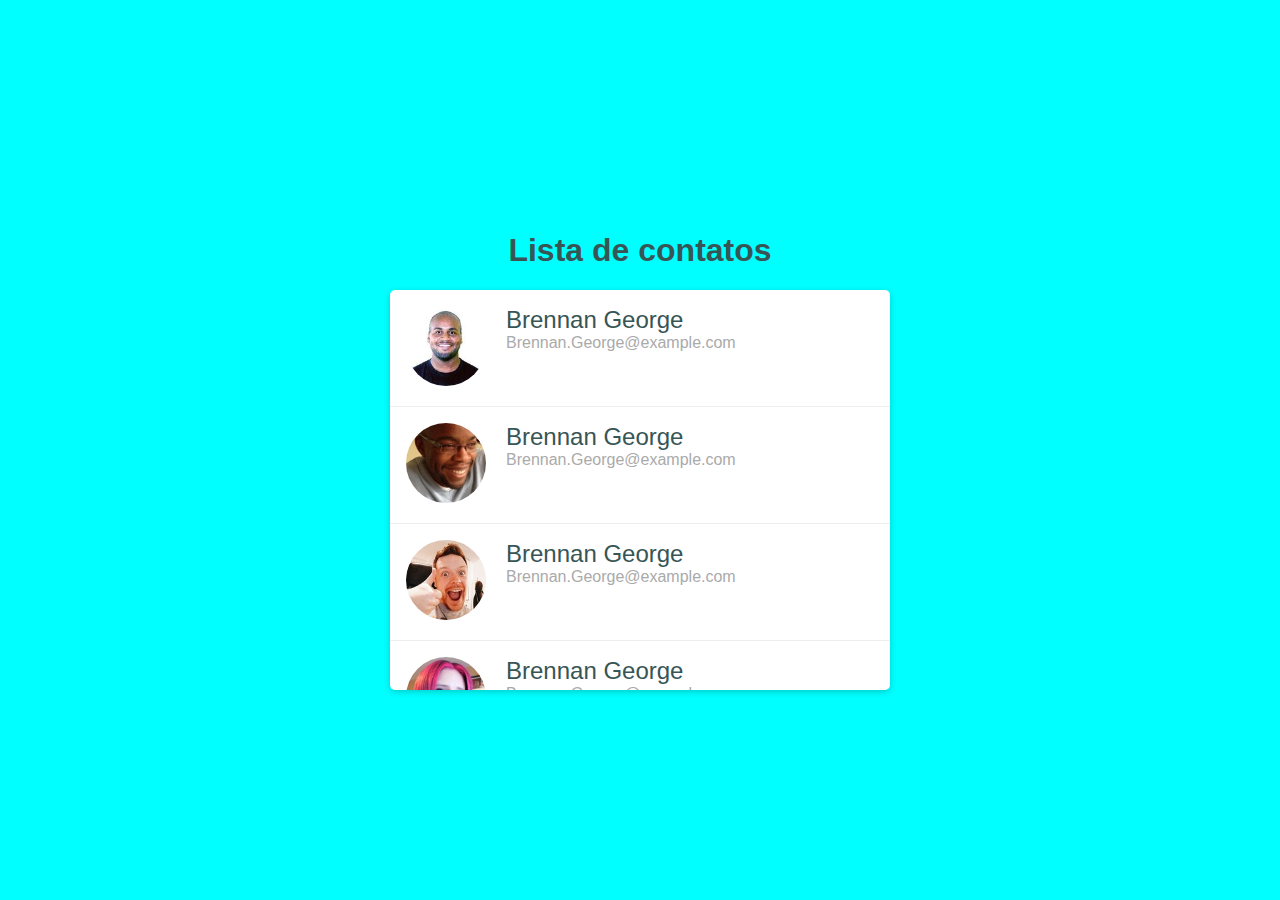
==== projeto2/index.html @ 98a71d69 "aula dia 30/10" ====
<!DOCTYPE html>
<html lang="en">

    <head>
        <meta charset="UTF-8">
        <meta http-equiv="X-UA-Compatible" content="IE=edge">
        <meta name="viewport" content="width=device-width, initial-scale=1.0">
        <title>Document</title>
        <link rel="stylesheet" href="estilo.css">
    </head>

    <body>
        <h1 class="main-title">Lista de contatos</h1>
        <div class="list-wrapper">
            <ul class="list">
                <li class="list-item">
                    <div class="list-item__imagem">
                        <img src="imagens/1.jpg" alt="Brennan George">
                    </div>
                    <div class="list-item__content">
                        <p class="list-item__name"> Brennan George</p>
                        <p class="list-item__email"> Brennan.George@example.com</p>

                    </div>
                    <div class="list-item__actions">
                        <a href="#"><img src="imagens/delete.png" alt="delete"></a>
                        <a href="#"><img src="imagens/edit.png" alt="edit"></a>
                    </div>
                </li>
                <li class="list-item">
                    <div class="list-item__imagem">
                        <img src="imagens/2.jpg" alt="Brennan George">
                    </div>
                    <div class="list-item__content">
                        <p class="list-item__name"> Brennan George</p>
                        <p class="list-item__email"> Brennan.George@example.com</p>

                    </div>
                    <div class="list-item__actions">
                        <a href="#"><img src="imagens/delete.png" alt="delete"></a>
                        <a href="#"><img src="imagens/edit.png" alt="edit"></a>
                    </div>
                </li>
                <li class="list-item">
                    <div class="list-item__imagem">
                        <img src="imagens/3.jpg" alt="Brennan George">
                    </div>
                    <div class="list-item__content">
                        <p class="list-item__name"> Brennan George</p>
                        <p class="list-item__email"> Brennan.George@example.com</p>

                    </div>
                    <div class="list-item__actions">
                        <a href="#"><img src="imagens/delete.png" alt="delete"></a>
                        <a href="#"><img src="imagens/edit.png" alt="edit"></a>
                    </div>
                </li>
                <li class="list-item">
                    <div class="list-item__imagem">
                        <img src="imagens/4.jpg" alt="Brennan George">
                    </div>
                    <div class="list-item__content">
                        <p class="list-item__name"> Brennan George</p>
                        <p class="list-item__email"> Brennan.George@example.com</p>

                    </div>
                    <div class="list-item__actions">
                        <a href="#"><img src="imagens/delete.png" alt="delete"></a>
                        <a href="#"><img src="imagens/edit.png" alt="edit"></a>
                    </div>
                </li>
                <li class="list-item">
                    <div class="list-item__imagem">
                        <img src="imagens/5.jpg" alt="Brennan George">
                    </div>
                    <div class="list-item__content">
                        <p class="list-item__name"> Brennan George</p>
                        <p class="list-item__email"> Brennan.George@example.com</p>

                    </div>
                    <div class="list-item__actions">
                        <a href="#"><img src="imagens/delete.png" alt="delete"></a>
                        <a href="#"><img src="imagens/edit.png" alt="edit"></a>
                    </div>
                </li>
                <li class="list-item">
                    <div class="list-item__imagem">
                        <img src="imagens/6.jpg" alt="Brennan George">
                    </div>
                    <div class="list-item__content">
                        <p class="list-item__name"> Brennan George</p>
                        <p class="list-item__email"> Brennan.George@example.com</p>

                    </div>
                    <div class="list-item__actions">
                        <a href="#"><img src="imagens/delete.png" alt="delete"></a>
                        <a href="#"><img src="imagens/edit.png" alt="edit"></a>
                    </div>
                </li>

            </ul>
        </div>

    </body>

</html>
---- projeto2/estilo.css ----
html,body {
    height: 100%;

}
body {
    background-color: aqua;
    margin: 0;
    padding: 0;
    font-family: 'Lucida Sans', 'Lucida Sans Regular', 'Lucida Grande', 'Lucida Sans Unicode', Geneva, Verdana, sans-serif;
    display: flex;
    justify-content: center;
    align-items: center;
    flex-direction: column;
    height: 100%;
}

.main-title {
    color: #385555;
}

.list-wrapper {
    background-color: white;
    width: 90%;
    max-width: 500px;
    max-height: 400px;
    overflow-y:auto ;
    border-radius: 5px;
    box-shadow: 0 2px 6px rgba(0, 0, 0, 0.2);
}
.list {
    list-style-type: none;
    padding: 0;
    margin: 0;
}
.list-item {
    display: flex;
    border-bottom: 1px solid #eee;
    padding: 16px;    
}
.list-item__imagem img {
    width: 80px;
    border-radius: 50%;
}
.list-item__content {
    padding: 0 20px;
    flex-grow: 1;
}
.list-item__name {
    font-size: 24px;
    color: #385555;
    margin: 0;
}
.list-item__email {
    margin: 0;
    color: #aaa;

}
.list-item:hover{
    background-color: #e8e8e8;
}

.list-item__actions {
    display: flex;
    gap: 16px;
    align-items: center;
    opacity: 0;
}

.list-item:hover .list-item__actions{
    opacity: 0.5;
}
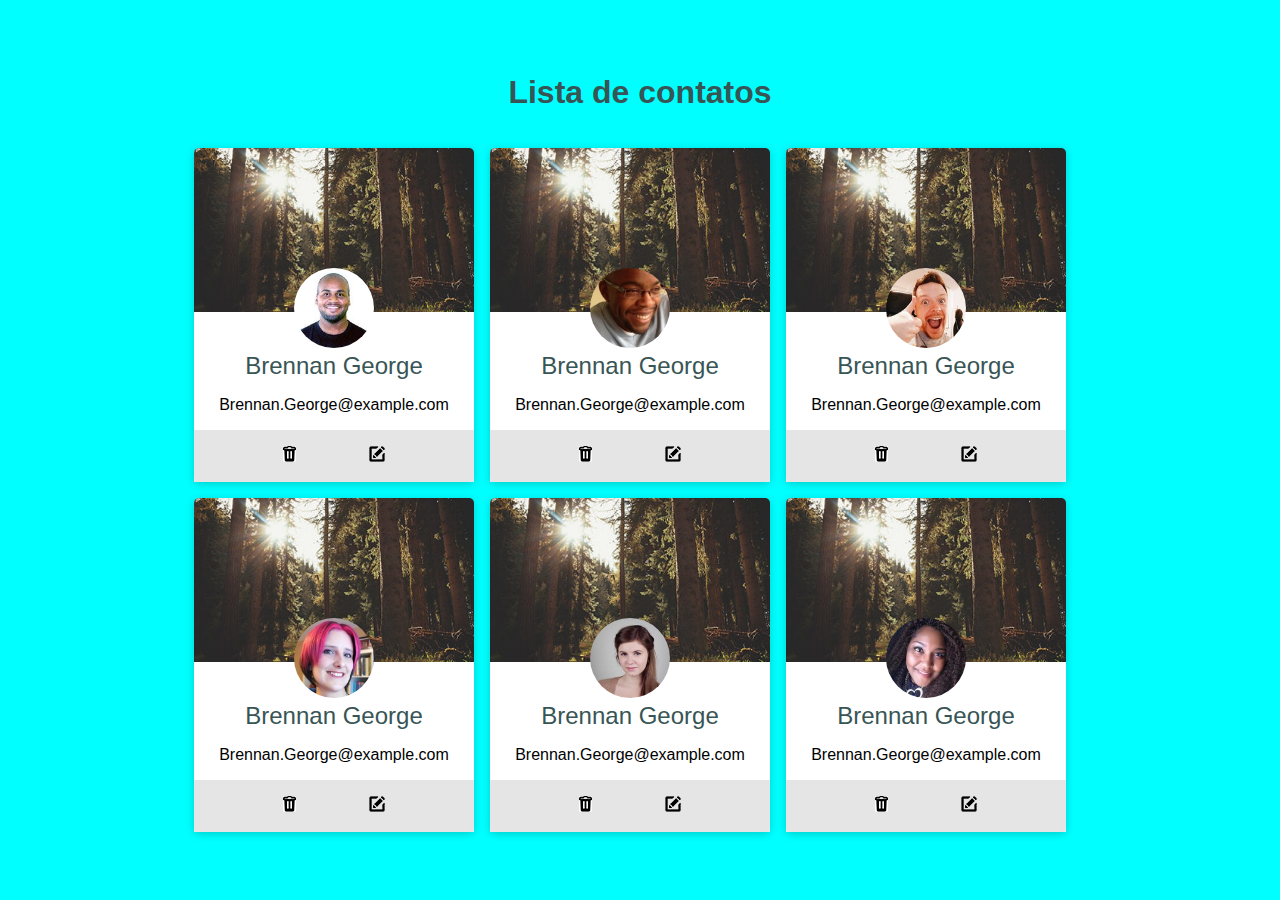
==== commit 1362975d: "projeto 2" ====
--- a/projeto2/index.html
+++ b/projeto2/index.html
@@ -6,7 +6,7 @@
         <meta http-equiv="X-UA-Compatible" content="IE=edge">
         <meta name="viewport" content="width=device-width, initial-scale=1.0">
         <title>Document</title>
-        <link rel="stylesheet" href="estilo.css">
+        <link rel="stylesheet" href="estilo2.css">
     </head>
 
     <body>
--- a/projeto2/estilo2.css
+++ b/projeto2/estilo2.css
@@ -0,0 +1,59 @@
+html,body {
+    height: 100%;
+
+}
+body {
+    background-color: aqua;
+    margin: 0;
+    padding: 0;
+    font-family: 'Lucida Sans', 'Lucida Sans Regular', 'Lucida Grande', 'Lucida Sans Unicode', Geneva, Verdana, sans-serif;
+    display: flex;
+    justify-content: center;
+    align-items: center;
+    flex-direction: column; 
+}
+
+.main-title {
+    color: #385555;
+}
+
+.list {
+    width: 90% ;
+    max-width: 960px;
+    display: flex;
+    flex-wrap: wrap;
+    justify-content: center;
+    gap: 16px;
+    list-style-type: none;
+}
+.list-item {
+    flex-basis: 280px ;
+    background-color: white;
+    border-radius: 5px;
+    text-align: center;
+    box-shadow: 0 2px 8px rgba(0,0,0,.2);
+    background-image: url(imagens/thumb02.jpg);
+    background-size: 100%;
+    background-repeat:no-repeat ;
+        
+}
+.list-item__imagem img {
+    border-radius: 50%;
+    width: 80px;
+    margin-top: 120px; 
+
+}
+
+.list-item__name {
+    margin: 0;
+    font-size: 24px;
+    color: #385555;  
+
+}
+.list-item__actions {
+    display: flex;
+    background-color: #e5e5e5 ;
+    padding: 16px;
+    justify-content: space-evenly;
+
+}